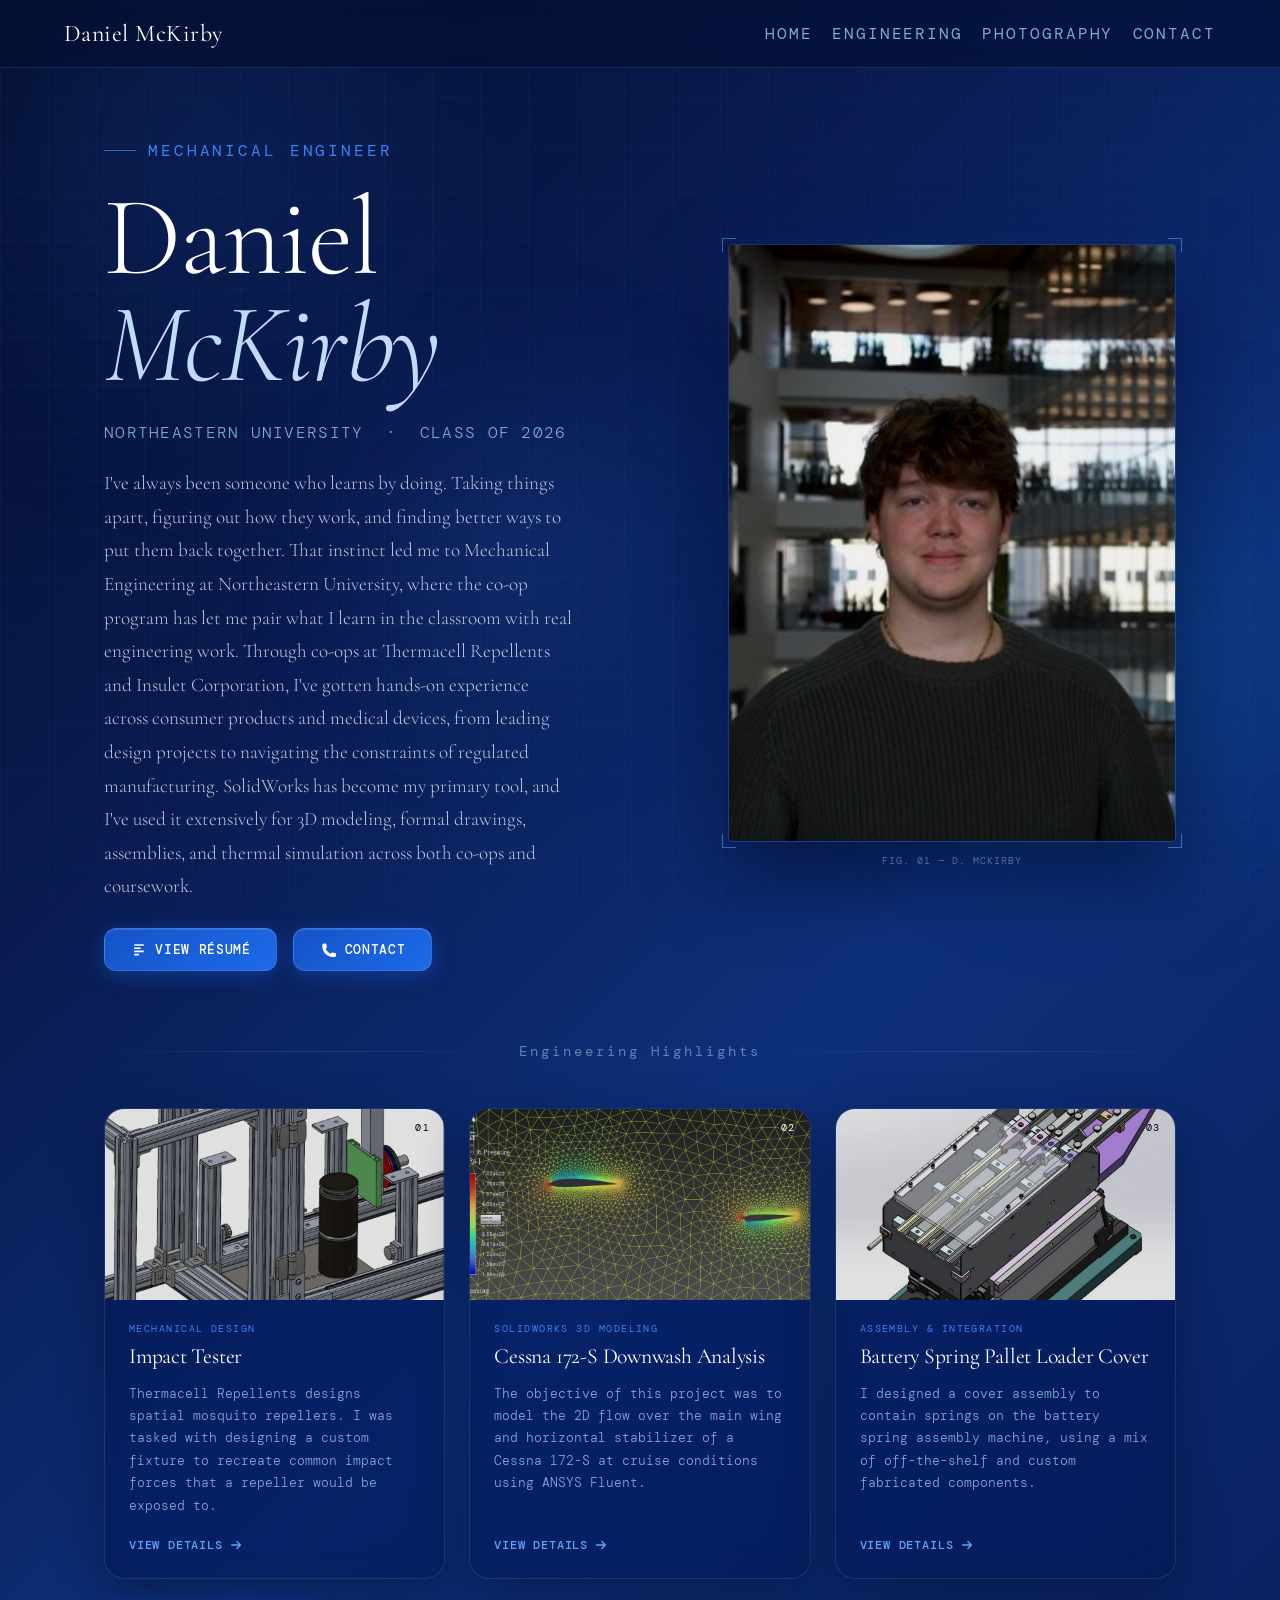
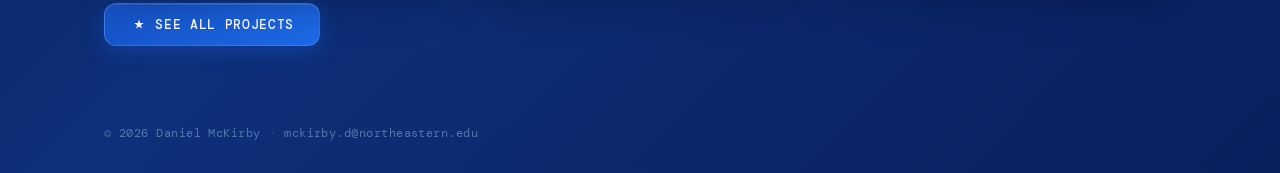
==== index.html @ 252b5f68 "Implement first project page" ====
<!DOCTYPE html>
<html lang="en">
<head>
  <meta charset="UTF-8" />
  <meta name="viewport" content="width=device-width, initial-scale=1.0" />
  <title>Daniel McKirby — Mechanical Engineer</title>
  <link rel="stylesheet" href="style.css" />
  <link rel="preconnect" href="https://fonts.googleapis.com" />
  <link rel="preconnect" href="https://fonts.gstatic.com" crossorigin />
  <link href="https://fonts.googleapis.com/css2?family=Cormorant+Garamond:ital,wght@0,300;0,400;0,600;1,300;1,400&family=DM+Mono:wght@300;400;500&display=swap" rel="stylesheet" />
</head>

<!-- ── Contact Modal ── -->
<div id="contact-modal" class="contact-overlay" role="dialog" aria-modal="true" aria-label="Contact">
  <div class="contact-card">
    <span class="tick tick-tl"></span>
    <span class="tick tick-tr"></span>
    <span class="tick tick-bl"></span>
    <span class="tick tick-br"></span>

    <button class="contact-close" onclick="document.getElementById('contact-modal').classList.remove('open')" aria-label="Close">
      <svg viewBox="0 0 12 12" width="12" height="12" fill="none" stroke="currentColor" stroke-width="2" stroke-linecap="round">
        <line x1="1" y1="1" x2="11" y2="11"/><line x1="11" y1="1" x2="1" y2="11"/>
      </svg>
    </button>

    <div class="contact-label">Contact</div>
    <div class="contact-name">Daniel McKirby</div>
    <div class="contact-title-line">Mechanical Engineer</div>
    <div class="contact-divider"></div>

    <div class="contact-row">
      <div class="contact-icon">
        <svg viewBox="0 0 16 16" width="14" height="14" fill="none" stroke="#60a5fa" stroke-width="1.5" stroke-linecap="round" stroke-linejoin="round">
          <rect x="1" y="3" width="14" height="10" rx="1.5"/><polyline points="1,3 8,9.5 15,3"/>
        </svg>
      </div>
      <a href="mailto:mckirby.d@northeastern.edu" class="contact-link">mckirby.d@northeastern.edu</a>
    </div>

    <div class="contact-row">
      <div class="contact-icon">
        <svg viewBox="0 0 16 16" width="14" height="14" fill="none" stroke="#60a5fa" stroke-width="1.5" stroke-linecap="round" stroke-linejoin="round">
          <rect x="1" y="1" width="14" height="14" rx="2"/>
          <path d="M5 7v5M5 4.5v.01M8 12V8c0-1 .5-1.5 1.5-1.5H11"/>
        </svg>
      </div>
      <a href="https://linkedin.com/in/dmckirby" class="contact-link">linkedin.com/in/dmckirby</a>
    </div>

    <div class="contact-row">
      <div class="contact-icon">
        <svg viewBox="0 0 24 24" width="16" height="16" fill="none"
            stroke="#60a5fa" stroke-width="2"
            stroke-linecap="round" stroke-linejoin="round">
          <path d="M22 16.92v3a2 2 0 0 1-2.18 2 
                  19.79 19.79 0 0 1-8.63-3.07 19.5 19.5 0 0 1-6-6 19.79 19.79 0 0 1-3.07-8.67 A2 2 0 0 1 4.11 2h3a2 2 0 0 1 2 1.72 12.84 12.84 0 0 0 .7 2.81 2 2 0 0 1-.45 2.11L8.09 9.91 a16 16 0 0 0 6 6l1.27-1.27 a2 2 0 0 1 2.11-.45 12.84 12.84 0 0 0 2.81.7 A2 2 0 0 1 22 16.92z"/>
        </svg>
      </div>
      <a class="contact-link" href="tel:9733695389">(973) 369-5389</a>
    </div>

    <p class="contact-note">
      I'm currently looking for full-time roles in mechanical and design engineering starting early 2027.
    </p>
  </div>
</div>

<script>
  const modal = document.getElementById('contact-modal');
  modal.addEventListener('click', e => {
    if (e.target === modal) modal.classList.remove('open');
  });
  document.addEventListener('keydown', e => {
    if (e.key === 'Escape') modal.classList.remove('open');
  });
</script>

<body>

<header class="site-header">
  <div class="header-inner">
    
    <a href="/" class="header-name">Daniel McKirby</a>

    <nav class="header-nav">
      <a href="/" class="nav-link">Home</a>
      <a href="/engineering/" class="nav-link">Engineering</a>
      <a href="/photography/" class="nav-link">Photography</a>
      <button class="nav-link" onclick="document.getElementById('contact-modal').classList.add('open')" style="background:none;border:none;cursor:pointer;font-size:inherit;">Contact</button>    </nav>
  </div>
</header>
  
  <!-- Animated background blobs -->
  <div class="bg-layer" aria-hidden="true">
    <div class="blob blob-1"></div>
    <div class="blob blob-2"></div>
    <div class="blob blob-3"></div>
  </div>

  <!-- Blueprint grid overlay -->
  <div class="grid-overlay" aria-hidden="true"></div>

  <!-- HERO -->
  <section class="hero">

    <div class="hero-content">
      <p class="hero-label">Mechanical Engineer</p>

      <h1 class="hero-name">
        Daniel<br>
        <em>McKirby</em>
      </h1>

      <p class="hero-sub">
        Northeastern University &nbsp;·&nbsp; Class of 2026
      </p>

      <p class="hero-bio">
        I've always been someone who learns by doing.
        Taking things apart, figuring out how they work, and finding better ways to put them back together. 
        That instinct led me to Mechanical Engineering at Northeastern University, where the co-op program has let me pair what I learn in the classroom with real engineering work.
        Through co-ops at Thermacell Repellents and Insulet Corporation, I've gotten hands-on experience across consumer products and medical devices, from leading design projects to navigating the constraints of regulated manufacturing. SolidWorks has become my primary tool, and I've used it extensively for 3D modeling, formal drawings, assemblies, and thermal simulation across both co-ops and coursework.
        </p>

      <nav class="cta-group" aria-label="Portfolio navigation">
        <a href="resume/index.html" class="btn btn-primary">
          <svg class="btn-icon" viewBox="0 0 20 20" fill="none" aria-hidden="true">
            <path d="M4 4h12v2H4V4zm0 4h8v2H4V8zm0 4h12v2H4v-2zm0 4h6v2H4v-2z" fill="currentColor"/>
          </svg>
          View Résumé
        </a>
        <button class="btn btn-primary" onclick="document.getElementById('contact-modal').classList.add('open')">
          <svg class="btn-icon" viewBox="0 0 20 20" fill="none" aria-hidden="true">
            <path d="M3 5c0-1.1.9-2 2-2h2c.6 0 1 .4 1 1 0 1.2.2 2.4.6 3.5.1.4 0 .8-.3 1.1L7.1 10c1.3 2.5 3.4 4.6 5.9 5.9l1.4-1.2c.3-.3.7-.4 1.1-.3 1.1.4 2.3.6 3.5.6.6 0 1 .4 1 1v2c0 1.1-.9 2-2 2h-1C8.8 20 3 14.2 3 7V5z" fill="currentColor"/>          </svg>
          Contact
        </button>
      </nav>
      </nav>
    </div>

    <div class="hero-photo-wrap">
      <div class="hero-photo-frame">
        <span class="tick tick-tl" aria-hidden="true"></span>
        <span class="tick tick-tr" aria-hidden="true"></span>
        <span class="tick tick-bl" aria-hidden="true"></span>
        <span class="tick tick-br" aria-hidden="true"></span>
        <img
          src="images/linkedin_pfp.jpg"
          alt="Daniel McKirby"
          class="hero-photo"
        />
      </div>
      <span class="photo-label" aria-hidden="true">Fig. 01 — D. McKirby</span>
    </div>

  </section>

  <!-- Section divider -->
  <div class="section-rule" aria-hidden="true">
    <span class="rule-label">Engineering Highlights</span>
  </div>

  <!-- Engineering -->
  <section class="projects" id="projects" aria-label="Featured projects">

    <article class="project-card">
      <div class="project-img-wrap">
        <img src="images/impact_tester.webp" alt="Project 1" class="project-img" />
        <span class="project-num" aria-hidden="true" style="color: black;">01</span>
      </div>
      <div class="project-body">
        <p class="project-tag">Mechanical Design</p>
        <h2 class="project-title">Impact Tester</h2>
        <p class="project-desc">
            Thermacell Repellents designs spatial mosquito repellers. I was tasked with designing a custom fixture to recreate common impact forces that a repeller would be exposed to.</p>
        <a href="engineering/impact-tester/" class="project-link">
          View details
          <svg viewBox="0 0 16 16" fill="none" aria-hidden="true">
            <path d="M3 8h10M9 4l4 4-4 4" stroke="currentColor" stroke-width="1.5" stroke-linecap="round" stroke-linejoin="round"/>
          </svg>
        </a>
      </div>
    </article>

    <article class="project-card">
      <div class="project-img-wrap">
        <img src="images/cessnal.webp" alt="Project 2" class="project-img" />
        <span class="project-num" aria-hidden="true" style="color: white;">02</span>
      </div>
      <div class="project-body">
        <p class="project-tag">SolidWorks 3D Modeling</p>
        <h2 class="project-title">Cessna 172-S Downwash Analysis</h2>
        <p class="project-desc">
          The objective of this project was to model the 2D flow over the main wing and horizontal stabilizer of a Cessna 172-S at cruise conditions using ANSYS Fluent.</p>
        <a href="projects.html#project-2" class="project-link">
          View details
          <svg viewBox="0 0 16 16" fill="none" aria-hidden="true">
            <path d="M3 8h10M9 4l4 4-4 4" stroke="currentColor" stroke-width="1.5" stroke-linecap="round" stroke-linejoin="round"/>
          </svg>
        </a>
      </div>
    </article>

    <article class="project-card">
      <div class="project-img-wrap">
        <img src="images/loader_cover.webp" alt="Project 3" class="project-img" />
        <span class="project-num" aria-hidden="true" style="color: black;">03</span>
      </div>
      <div class="project-body">
        <p class="project-tag">Assembly & Integration</p>
        <h2 class="project-title">Battery Spring Pallet Loader Cover</h2>
        <p class="project-desc">
          I designed a cover assembly to contain springs on the battery spring assembly machine, using a mix of off-the-shelf and custom fabricated components.</p>
        <a href="projects.html#project-3" class="project-link">
          View details
          <svg viewBox="0 0 16 16" fill="none" aria-hidden="true">
            <path d="M3 8h10M9 4l4 4-4 4" stroke="currentColor" stroke-width="1.5" stroke-linecap="round" stroke-linejoin="round"/>
          </svg>
        </a>
      </div>
    </article>
    <nav class="cta-group" aria-label="Portfolio navigation">
        <a href="engineering/index.html" class="btn btn-primary">
          <svg class="btn-icon" viewBox="0 0 20 20" fill="none" aria-hidden="true">
            <path d="M10 3l1.5 4.5H16l-3.7 2.7 1.4 4.3L10 12l-3.7 2.5 1.4-4.3L4 7.5h4.5L10 3z" fill="currentColor"/>
          </svg>
          See All Projects
        </a>
      </nav>
  </section>

  <footer class="site-footer">
    <span>© 2026 Daniel McKirby</span>
    <span class="sep">·</span>
    <a href="mailto:mckirby.d@northeastern.edu">mckirby.d@northeastern.edu</a>
  </footer>

</body>
</html>
---- style.css ----
/* ============================================================
   CSS Custom Properties
   ============================================================ */
:root {
  --blue-deep:    #050e2b;
  --blue-mid:     #0a2260;
  --blue-bright:  #1553c7;
  --blue-accent:  #3b82f6;
  --blue-glow:    #60a5fa;
  --blue-pale:    #bfdbfe;
  --text-primary: #e8f0ff;
  --text-muted:   #7ea9d4;
  --card-bg:      rgba(8, 22, 70, 0.55);
  --card-border:  rgba(96, 165, 250, 0.18);
  --radius-card:  20px;
  --radius-btn:   12px;
  --font-display: 'Cormorant Garamond', Georgia, serif;
  --font-mono:    'DM Mono', 'Courier New', monospace;
  --transition:   0.25s cubic-bezier(0.4, 0, 0.2, 1);
  --page-gutter:  clamp(1.5rem, 5vw, 5rem);
}

/* ============================================================
   Reset & Base
   ============================================================ */
*, *::before, *::after {
  box-sizing: border-box;
  margin: 0;
  padding: 0;
}

html {
  font-size: 16px;
  -webkit-font-smoothing: antialiased;
  scroll-behavior: smooth;
}

/* ============================================================
   Contact Modal
   ============================================================ */
.contact-overlay {
  position: fixed;
  inset: 0;
  z-index: 200;
  background: rgba(5, 14, 43, 0.72);
  backdrop-filter: blur(6px);
  -webkit-backdrop-filter: blur(6px);
  display: flex;
  align-items: center;
  justify-content: center;
  padding: var(--page-gutter);
  opacity: 0;
  pointer-events: none;
  transition: opacity var(--transition);
}

.contact-overlay.open {
  opacity: 1;
  pointer-events: all;
}

.contact-overlay.open .contact-card {
  transform: translateY(0) scale(1);
  opacity: 1;
}

.contact-card {
  position: relative;
  background: rgba(8, 22, 70, 0.88);
  border: 1px solid var(--card-border);
  border-radius: var(--radius-card);
  padding: 2.5rem 2.75rem;
  max-width: 420px;
  width: 100%;
  backdrop-filter: blur(20px) saturate(1.3);
  -webkit-backdrop-filter: blur(20px) saturate(1.3);
  box-shadow:
    0 0 0 1px rgba(255,255,255,0.04) inset,
    0 32px 80px rgba(5, 14, 43, 0.65);
  opacity: 0;
  transform: translateY(16px) scale(0.97);
  transition:
    transform 0.35s cubic-bezier(0.22, 1, 0.36, 1),
    opacity 0.35s cubic-bezier(0.22, 1, 0.36, 1);
}

.contact-close {
  position: absolute;
  top: 1.1rem;
  right: 1.25rem;
  background: rgba(96, 165, 250, 0.08);
  border: 1px solid var(--card-border);
  border-radius: 8px;
  width: 28px;
  height: 28px;
  display: flex;
  align-items: center;
  justify-content: center;
  color: var(--text-muted);
  cursor: pointer;
  transition: background var(--transition), color var(--transition);
}

.contact-close:hover {
  background: rgba(96, 165, 250, 0.18);
  color: #fff;
}

.contact-label {
  font-family: var(--font-mono);
  font-size: 0.85rem;
  letter-spacing: 0.2em;
  text-transform: uppercase;
  color: var(--blue-accent);
  display: flex;
  align-items: center;
  gap: 0.6rem;
  margin-bottom: 1.25rem;
}

.contact-label::before {
  content: '';
  display: block;
  width: 24px;
  height: 1px;
  background: var(--blue-accent);
  opacity: 0.7;
}

.contact-name {
  font-family: var(--font-display);
  font-size: 2rem;
  font-weight: 300;
  color: #fff;
  letter-spacing: -0.01em;
  line-height: 1;
  margin-bottom: 0.35rem;
}

.contact-title-line {
  font-family: var(--font-mono);
  font-size: 0.95rem;
  letter-spacing: 0.1em;
  text-transform: uppercase;
  color: var(--text-muted);
  margin-bottom: 2rem;
}

.contact-divider {
  height: 1px;
  background: linear-gradient(90deg, rgba(96, 165, 250, 0.25), transparent);
  margin-bottom: 1.5rem;
}

.contact-row {
  display: flex;
  align-items: center;
  gap: 0.85rem;
  margin-bottom: 1rem;
}

.contact-row:last-child { margin-bottom: 0; }

.contact-icon {
  width: 32px;
  height: 32px;
  border-radius: 8px;
  background: rgba(59, 130, 246, 0.1);
  border: 1px solid var(--card-border);
  display: flex;
  align-items: center;
  justify-content: center;
  flex-shrink: 0;
}

.contact-link {
  font-family: var(--font-mono);
  font-size: 0.8rem;
  color: var(--blue-pale);
  text-decoration: none;
  transition: color var(--transition);
}

.contact-link:hover { color: #fff; }

.contact-muted {
  font-family: var(--font-mono);
  font-size: 0.75rem;
  color: var(--text-muted);
}

body {
  min-height: 100dvh;
  background: linear-gradient(
    135deg,
    var(--blue-deep)   0%,
    #091a4f            30%,
    #0e307a            60%,
    #0a1f5e           100%
  );
  color: var(--text-primary);
  font-family: var(--font-mono);
  position: relative;
  overflow-x: hidden;
}

/* ============================================================
   Animated Background Blobs
   ============================================================ */
.bg-layer {
  position: fixed;
  inset: 0;
  pointer-events: none;
  z-index: 0;
}

.blob {
  position: absolute;
  border-radius: 50%;
  filter: blur(90px);
  opacity: 0.22;
  animation: drift 18s ease-in-out infinite alternate;
}

.blob-1 {
  width: 620px; height: 620px;
  background: radial-gradient(circle, #1e5fd4, transparent 70%);
  top: -160px; left: -120px;
  animation-duration: 20s;
}

.blob-2 {
  width: 500px; height: 500px;
  background: radial-gradient(circle, #0ea5e9, transparent 70%);
  bottom: 0; right: -80px;
  animation-duration: 24s;
  animation-delay: -8s;
}

.blob-3 {
  width: 380px; height: 380px;
  background: radial-gradient(circle, #3b82f6, transparent 70%);
  top: 60%; left: 40%;
  transform: translate(-50%, -50%);
  animation-duration: 16s;
  animation-delay: -4s;
}

@keyframes drift {
  0%   { transform: translate(0, 0) scale(1); }
  50%  { transform: translate(40px, 30px) scale(1.08); }
  100% { transform: translate(-20px, 50px) scale(0.95); }
}

/* ============================================================
   Blueprint Grid Overlay
   ============================================================ */
.grid-overlay {
  position: fixed;
  inset: 0;
  z-index: 0;
  pointer-events: none;
  background-image:
    linear-gradient(rgba(96, 165, 250, 0.04) 1px, transparent 1px),
    linear-gradient(90deg, rgba(96, 165, 250, 0.04) 1px, transparent 1px);
  background-size: 48px 48px;
}

/* ============================================================
   Shared Buttons
   ============================================================ */
.btn {
  display: inline-flex;
  align-items: center;
  gap: 0.55rem;
  padding: 0.75rem 1.6rem;
  border-radius: var(--radius-btn);
  font-family: var(--font-mono);
  font-size: 0.82rem;
  font-weight: 500;
  letter-spacing: 0.05em;
  text-decoration: none;
  text-transform: uppercase;
  cursor: pointer;
  transition:
    background var(--transition),
    box-shadow var(--transition),
    transform var(--transition),
    border-color var(--transition),
    color var(--transition);
}

.btn:active { transform: scale(0.97); }

.btn-primary {
  background: linear-gradient(135deg, var(--blue-bright), #1d6ae8);
  color: #fff;
  border: 1px solid rgba(255,255,255,0.15);
  box-shadow:
    0 4px 20px rgba(21, 83, 199, 0.5),
    0 1px 0 rgba(255,255,255,0.12) inset;
}

.btn-primary:hover {
  background: linear-gradient(135deg, #1a61d4, #2878f5);
  box-shadow: 0 6px 28px rgba(21, 83, 199, 0.65), 0 1px 0 rgba(255,255,255,0.15) inset;
  transform: translateY(-2px);
}

.btn-ghost {
  background: rgba(96, 165, 250, 0.08);
  color: var(--blue-pale);
  border: 1px solid var(--card-border);
}

.btn-ghost:hover {
  background: rgba(96, 165, 250, 0.18);
  border-color: rgba(96, 165, 250, 0.45);
  color: #fff;
  transform: translateY(-2px);
}

.btn-icon {
  width: 16px;
  height: 16px;
  flex-shrink: 0;
}

.btn-sm {
  padding: 0.45rem 1rem;
  font-size: 0.75rem;
}

/* ============================================================
   CTA Group
   ============================================================ */
.cta-group {
  display: flex;
  gap: 1rem;
  flex-wrap: wrap;
}

/* ============================================================
   Header
   ============================================================ */
.site-header {
  position: sticky;
  top: 0;
  z-index: 100;

  background: rgba(5, 14, 43, 0.65);
  backdrop-filter: blur(14px) saturate(1.3);
  -webkit-backdrop-filter: blur(14px) saturate(1.3);

  border-bottom: 1px solid var(--card-border);
}

/* Inner layout */
.header-inner {
  max-width: 1800px;
  margin: 0 auto;
  padding: 1.2rem var(--page-gutter);

  display: flex;
  align-items: center;
  justify-content: space-between;
}

/* Name (left) */
.header-name {
  font-family: var(--font-display);
  font-size: 1.5rem;
  color: #fff;
  text-decoration: none;
  letter-spacing: 0.02em;
}

/* Nav (right) */
.header-nav {
  display: flex;
  gap: 1.2rem;
}

/* Links */
.nav-link {
  font-family: var(--font-mono);
  font-size: 1rem;
  letter-spacing: 0.12em;
  text-transform: uppercase;
  color: var(--text-muted);
  text-decoration: none;
  position: relative;
  transition: color var(--transition);
}

/* Hover effect */
.nav-link::after {
  content: '';
  position: absolute;
  left: 0;
  bottom: -4px;
  width: 100%;
  height: 1px;
  background: var(--blue-accent);
  transform: scaleX(0);
  transform-origin: left;
  transition: transform var(--transition);
}

.nav-link:hover {
  color: #fff;
}

.nav-link:hover::after {
  transform: scaleX(1);
}

/* ============================================================
   HERO SECTION
   ============================================================ */
.hero {
  position: relative;
  z-index: 1;
  display: grid;
  grid-template-columns: 1fr auto;
  align-items: center;
  gap: clamp(2rem, 6vw, 6rem);
  min-height: 100dvh;
  padding: clamp(3rem, 8vh, 6rem) var(--page-gutter);
  max-width: 1200px;
  margin: 0 auto;
}

/* Left column */
.hero-content {
  display: flex;
  flex-direction: column;
  gap: 1.5rem;
  animation: rise 0.8s cubic-bezier(0.22, 1, 0.36, 1) both;
}

.hero-label {
  font-family: var(--font-mono);
  font-size: 1rem;
  font-weight: 400;
  letter-spacing: 0.18em;
  text-transform: uppercase;
  color: var(--blue-accent);
  display: flex;
  align-items: center;
  gap: 0.75rem;
}

.hero-label::before {
  content: '';
  display: block;
  width: 32px;
  height: 1px;
  background: var(--blue-accent);
  opacity: 0.7;
}

.hero-name {
  font-family: var(--font-display);
  font-size: clamp(3.5rem, 9vw, 7rem);
  font-weight: 300;
  line-height: 0.95;
  color: #fff;
  letter-spacing: -0.02em;
}

.hero-name em {
  font-style: italic;
  font-weight: 300;
  color: var(--blue-pale);
}

.hero-sub {
  font-family: var(--font-mono);
  font-size: 1rem;
  font-weight: 300;
  letter-spacing: 0.08em;
  color: var(--text-muted);
  text-transform: uppercase;
}

.hero-bio {
  font-family: var(--font-display);
  font-size: clamp(1.05rem, 2vw, 1.2rem);
  font-weight: 300;
  line-height: 1.75;
  color: rgba(232, 240, 255, 0.8);
  max-width: 52ch;
}

/* Right column — photo */
.hero-photo-wrap {
  display: flex;
  flex-direction: column;
  align-items: center;
  gap: 0.75rem;
  animation: rise 0.8s cubic-bezier(0.22, 1, 0.36, 1) 0.12s both;
  flex-shrink: 0;
}

.hero-photo-frame {
  position: relative;
  width: clamp(24rem, 28rem, 34rem);
  aspect-ratio: 3 / 4;
}

/* Engineering tick marks at corners */
.tick {
  position: absolute;
  display: block;
  width: 14px;
  height: 14px;
  border-color: rgba(96, 165, 250, 0.55);
  border-style: solid;
  z-index: 2;
}

.tick-tl { top: -6px;  left: -6px;  border-width: 1.5px 0 0 1.5px; }
.tick-tr { top: -6px;  right: -6px; border-width: 1.5px 1.5px 0 0; }
.tick-bl { bottom: -6px; left: -6px;  border-width: 0 0 1.5px 1.5px; }
.tick-br { bottom: -6px; right: -6px; border-width: 0 1.5px 1.5px 0; }

.hero-photo {
  width: 100%;
  height: 100%;
  object-fit: cover;
  display: block;
  border-radius: 4px;
  border: 1px solid var(--card-border);
  box-shadow:
    0 0 0 1px rgba(255,255,255,0.04) inset,
    0 32px 80px rgba(5, 14, 43, 0.6),
    0 0 60px rgba(59, 130, 246, 0.1);
  filter: brightness(0.92) contrast(1.05);
}

.photo-label {
  font-family: var(--font-mono);
  font-size: 0.65rem;
  letter-spacing: 0.1em;
  color: var(--text-muted);
  opacity: 0.6;
  text-transform: uppercase;
}

/* ============================================================
   Section Rule / Divider
   ============================================================ */
.section-rule {
  position: relative;
  z-index: 1;
  display: flex;
  align-items: center;
  gap: 1.25rem;
  padding: 0 var(--page-gutter);
  max-width: 1200px;
  margin: 0 auto 3rem;
}

.section-rule::before,
.section-rule::after {
  content: '';
  flex: 1;
  height: 1px;
  background: linear-gradient(90deg, transparent, rgba(96, 165, 250, 0.25), transparent);
}

.rule-label {
  font-family: var(--font-mono);
  font-size: 0.85rem;
  letter-spacing: 0.22em;
  color: var(--text-muted);
  opacity: 0.7;
  white-space: nowrap;
}

/* ============================================================
   PROJECTS SECTION
   ============================================================ */
.projects {
  position: relative;
  z-index: 1;
  display: grid;
  grid-template-columns: repeat(auto-fill, minmax(300px, 1fr));
  gap: 1.5rem;
  padding: 0 var(--page-gutter) 5rem;
  max-width: 1200px;
  margin: 0 auto;
}

.project-card {
  background: var(--card-bg);
  border: 1px solid var(--card-border);
  border-radius: var(--radius-card);
  backdrop-filter: blur(16px) saturate(1.3);
  -webkit-backdrop-filter: blur(16px) saturate(1.3);
  overflow: hidden;
  display: flex;
  flex-direction: column;
  box-shadow: 0 16px 48px rgba(5, 14, 43, 0.45);
  transition: transform var(--transition), box-shadow var(--transition), border-color var(--transition);
  animation: rise 0.7s cubic-bezier(0.22, 1, 0.36, 1) both;
}

.project-card:nth-child(1) { animation-delay: 0.05s; }
.project-card:nth-child(2) { animation-delay: 0.12s; }
.project-card:nth-child(3) { animation-delay: 0.19s; }

.project-card:hover {
  transform: translateY(-5px);
  box-shadow: 0 24px 64px rgba(5, 14, 43, 0.55), 0 0 0 1px rgba(96, 165, 250, 0.22);
  border-color: rgba(96, 165, 250, 0.3);
}

.project-img-wrap {
  position: relative;
  overflow: hidden;
  aspect-ratio: 16 / 9;
  background: var(--blue-mid);
}

.project-img {
  width: 100%;
  height: 100%;
  object-fit: cover;
  display: block;
  transition: transform 0.4s cubic-bezier(0.4, 0, 0.2, 1);
  filter: brightness(0.88) saturate(0.85);
}

.project-card:hover .project-img {
  transform: scale(1.04);
  filter: brightness(0.95) saturate(1);
}

.project-num {
  position: absolute;
  top: 0.75rem;
  right: 0.9rem;
  font-family: var(--font-mono);
  font-size: 0.65rem;
  letter-spacing: 0.12em;
  color: rgba(191, 219, 254, 0.5);
}

.project-body {
  padding: 1.4rem 1.5rem 1.6rem;
  display: flex;
  flex-direction: column;
  gap: 0.55rem;
  flex: 1;
}

.project-tag {
  font-family: var(--font-mono);
  font-size: 0.65rem;
  letter-spacing: 0.14em;
  text-transform: uppercase;
  color: var(--blue-accent);
}

.project-title {
  font-family: var(--font-display);
  font-size: 1.35rem;
  font-weight: 400;
  letter-spacing: -0.01em;
  color: #fff;
  line-height: 1.2;
}

.project-desc {
  font-family: var(--font-mono);
  font-size: 0.8rem;
  font-weight: 300;
  line-height: 1.75;
  color: var(--text-muted);
  flex: 1;
  margin-top: 0.25rem;
}

.project-link {
  display: inline-flex;
  align-items: center;
  gap: 0.4rem;
  margin-top: 0.75rem;
  font-family: var(--font-mono);
  font-size: 0.72rem;
  font-weight: 500;
  letter-spacing: 0.07em;
  text-transform: uppercase;
  color: var(--blue-glow);
  text-decoration: none;
  transition: gap var(--transition), color var(--transition);
}

.project-link svg {
  width: 14px; height: 14px;
  transition: transform var(--transition);
}

.project-link:hover {
  color: #fff;
  gap: 0.65rem;
}

.project-link:hover svg {
  transform: translateX(3px);
}

/* ============================================================
   Footer
   ============================================================ */
.site-footer {
  position: relative;
  z-index: 1;
  padding: 0 var(--page-gutter) 2rem;
  max-width: 1200px;
  margin: 0 auto;
  font-family: var(--font-mono);
  font-size: 0.72rem;
  color: var(--text-muted);
  opacity: 0.6;
  letter-spacing: 0.04em;
  display: flex;
  align-items: center;
  gap: 0.5rem;
}

.site-footer a {
  color: inherit;
  text-decoration: none;
  transition: color var(--transition);
}

.site-footer a:hover { color: var(--blue-pale); opacity: 1; }
.sep { opacity: 0.4; }

/* ============================================================
   Entrance animation (shared)
   ============================================================ */
@keyframes rise {
  from { opacity: 0; transform: translateY(24px); }
  to   { opacity: 1; transform: translateY(0); }
}

/* ============================================================
   RESUME PAGE
   ============================================================ */
.page-resume {
  display: flex;
  flex-direction: column;
  align-items: stretch;
  padding: 0;
}

.topbar {
  position: fixed;
  top: 0; left: 0; right: 0;
  z-index: 100;
  height: 56px;
  display: flex;
  align-items: center;
  justify-content: space-between;
  padding: 0 1.5rem;
  background: rgba(5, 14, 43, 0.72);
  backdrop-filter: blur(16px) saturate(1.4);
  -webkit-backdrop-filter: blur(16px) saturate(1.4);
  border-bottom: 1px solid var(--card-border);
}

.back-link {
  display: inline-flex;
  align-items: center;
  gap: 0.4rem;
  font-family: var(--font-mono);
  font-size: 0.78rem;
  font-weight: 400;
  letter-spacing: 0.05em;
  text-transform: uppercase;
  color: var(--text-muted);
  text-decoration: none;
  transition: color var(--transition);
}

.back-link svg { width: 18px; height: 18px; }
.back-link:hover { color: var(--blue-pale); }

.topbar-title {
  font-family: var(--font-display);
  font-size: 1.05rem;
  color: #fff;
  letter-spacing: 0.01em;
}

.viewer-card {
  position: relative;
  z-index: 1;
  margin-top: 56px;
  width: 100%;
  height: calc(100dvh - 56px);
  display: flex;
  flex-direction: column;
  padding: 1.25rem;
}

.pdf-frame {
  flex: 1;
  width: 100%;
  border: 1px solid var(--card-border);
  border-radius: var(--radius-card);
  background: rgba(8, 22, 70, 0.45);
  backdrop-filter: blur(12px);
  -webkit-backdrop-filter: blur(12px);
  box-shadow:
    0 0 0 1px rgba(255,255,255,0.04) inset,
    0 24px 80px rgba(5, 14, 43, 0.5);
  display: block;
  animation: rise 0.55s cubic-bezier(0.22, 1, 0.36, 1) both;
}

.pdf-fallback {
  display: flex;
  flex-direction: column;
  align-items: center;
  justify-content: center;
  height: 100%;
  gap: 1rem;
  font-family: var(--font-mono);
  font-size: 0.85rem;
  color: var(--text-muted);
}

.page-resume .site-footer {
  padding-bottom: 0.75rem;
}

/* ── Contact card note ── */
.contact-note {
  font-family: var(--font-mono);
  font-size: 0.72rem;
  line-height: 1.7;
  color: var(--text-muted);
  margin-top: 1.25rem;
  padding-top: 1rem;
  border-top: 1px solid rgba(96,165,250,0.12);
  font-style: italic;
}

/* ============================================================
   Responsive
   ============================================================ */
@media (max-width: 768px) {
  .hero {
    grid-template-columns: 1fr;
    grid-template-rows: auto auto;
    min-height: unset;
    padding-top: 4rem;
    padding-bottom: 3rem;
    gap: 2.5rem;
  }

  .hero-photo-wrap {
    order: -1;
    align-items: flex-start;
  }

  .hero-photo-frame {
    width: clamp(140px, 40vw, 200px);
  }

  .cta-group {
    flex-direction: column;
  }

  .btn {
    justify-content: center;
  }

  .projects {
    grid-template-columns: 1fr;
  }

  .topbar { padding: 0 1rem; }
  .topbar-title { font-size: 0.9rem; }
  .viewer-card { padding: 0.75rem; }
  .pdf-frame { border-radius: 14px; }
}
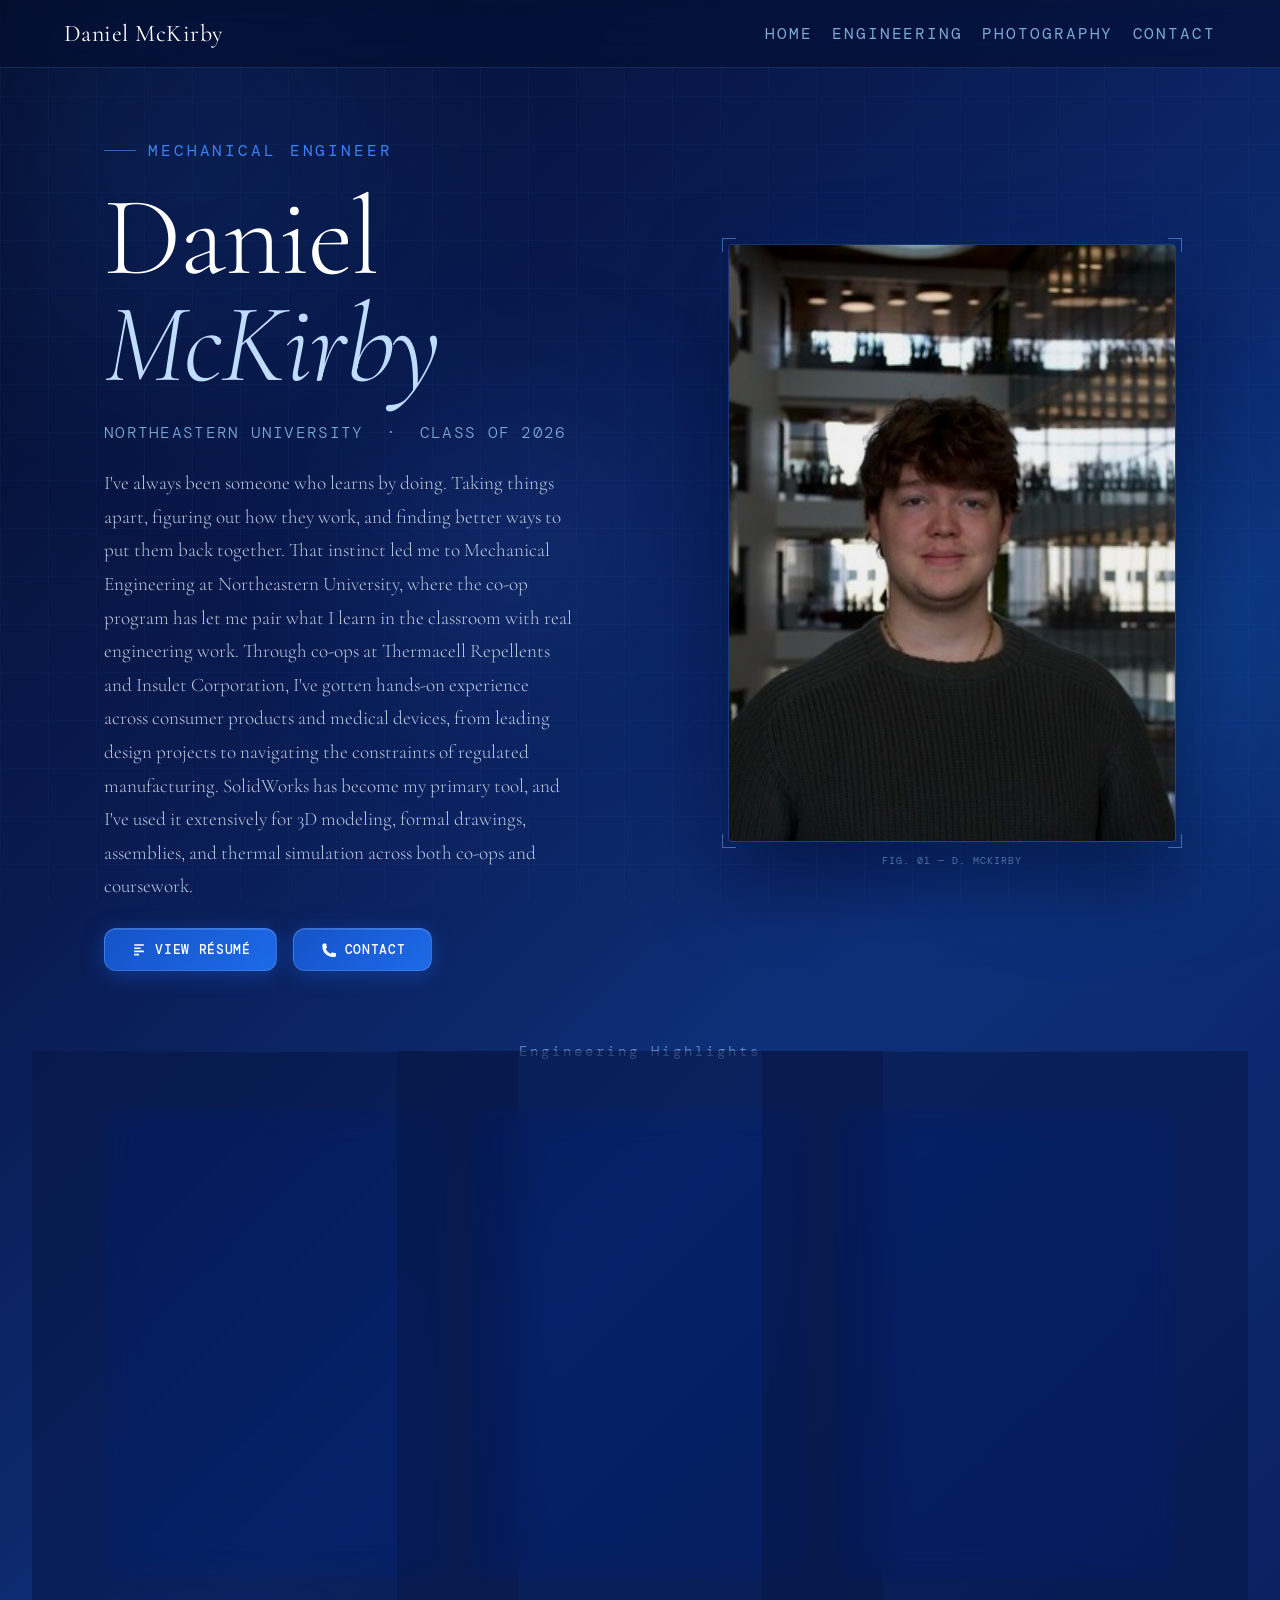
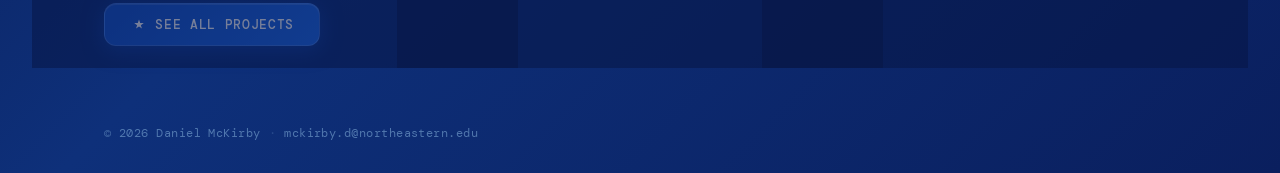
==== commit b9f77bca: "Display first four engineering/project pages" ====
--- a/index.html
+++ b/index.html
@@ -185,7 +185,7 @@
 
     <article class="project-card">
       <div class="project-img-wrap">
-        <img src="images/cessnal.webp" alt="Project 2" class="project-img" />
+        <img src="images/cessna.webp" alt="Project 2" class="project-img" />
         <span class="project-num" aria-hidden="true" style="color: white;">02</span>
       </div>
       <div class="project-body">
@@ -193,7 +193,7 @@
         <h2 class="project-title">Cessna 172-S Downwash Analysis</h2>
         <p class="project-desc">
           The objective of this project was to model the 2D flow over the main wing and horizontal stabilizer of a Cessna 172-S at cruise conditions using ANSYS Fluent.</p>
-        <a href="projects.html#project-2" class="project-link">
+        <a href="engineering/cessna/" class="project-link">
           View details
           <svg viewBox="0 0 16 16" fill="none" aria-hidden="true">
             <path d="M3 8h10M9 4l4 4-4 4" stroke="currentColor" stroke-width="1.5" stroke-linecap="round" stroke-linejoin="round"/>
@@ -212,7 +212,7 @@
         <h2 class="project-title">Battery Spring Pallet Loader Cover</h2>
         <p class="project-desc">
           I designed a cover assembly to contain springs on the battery spring assembly machine, using a mix of off-the-shelf and custom fabricated components.</p>
-        <a href="projects.html#project-3" class="project-link">
+        <a href="engineering/insulet" class="project-link">
           View details
           <svg viewBox="0 0 16 16" fill="none" aria-hidden="true">
             <path d="M3 8h10M9 4l4 4-4 4" stroke="currentColor" stroke-width="1.5" stroke-linecap="round" stroke-linejoin="round"/>
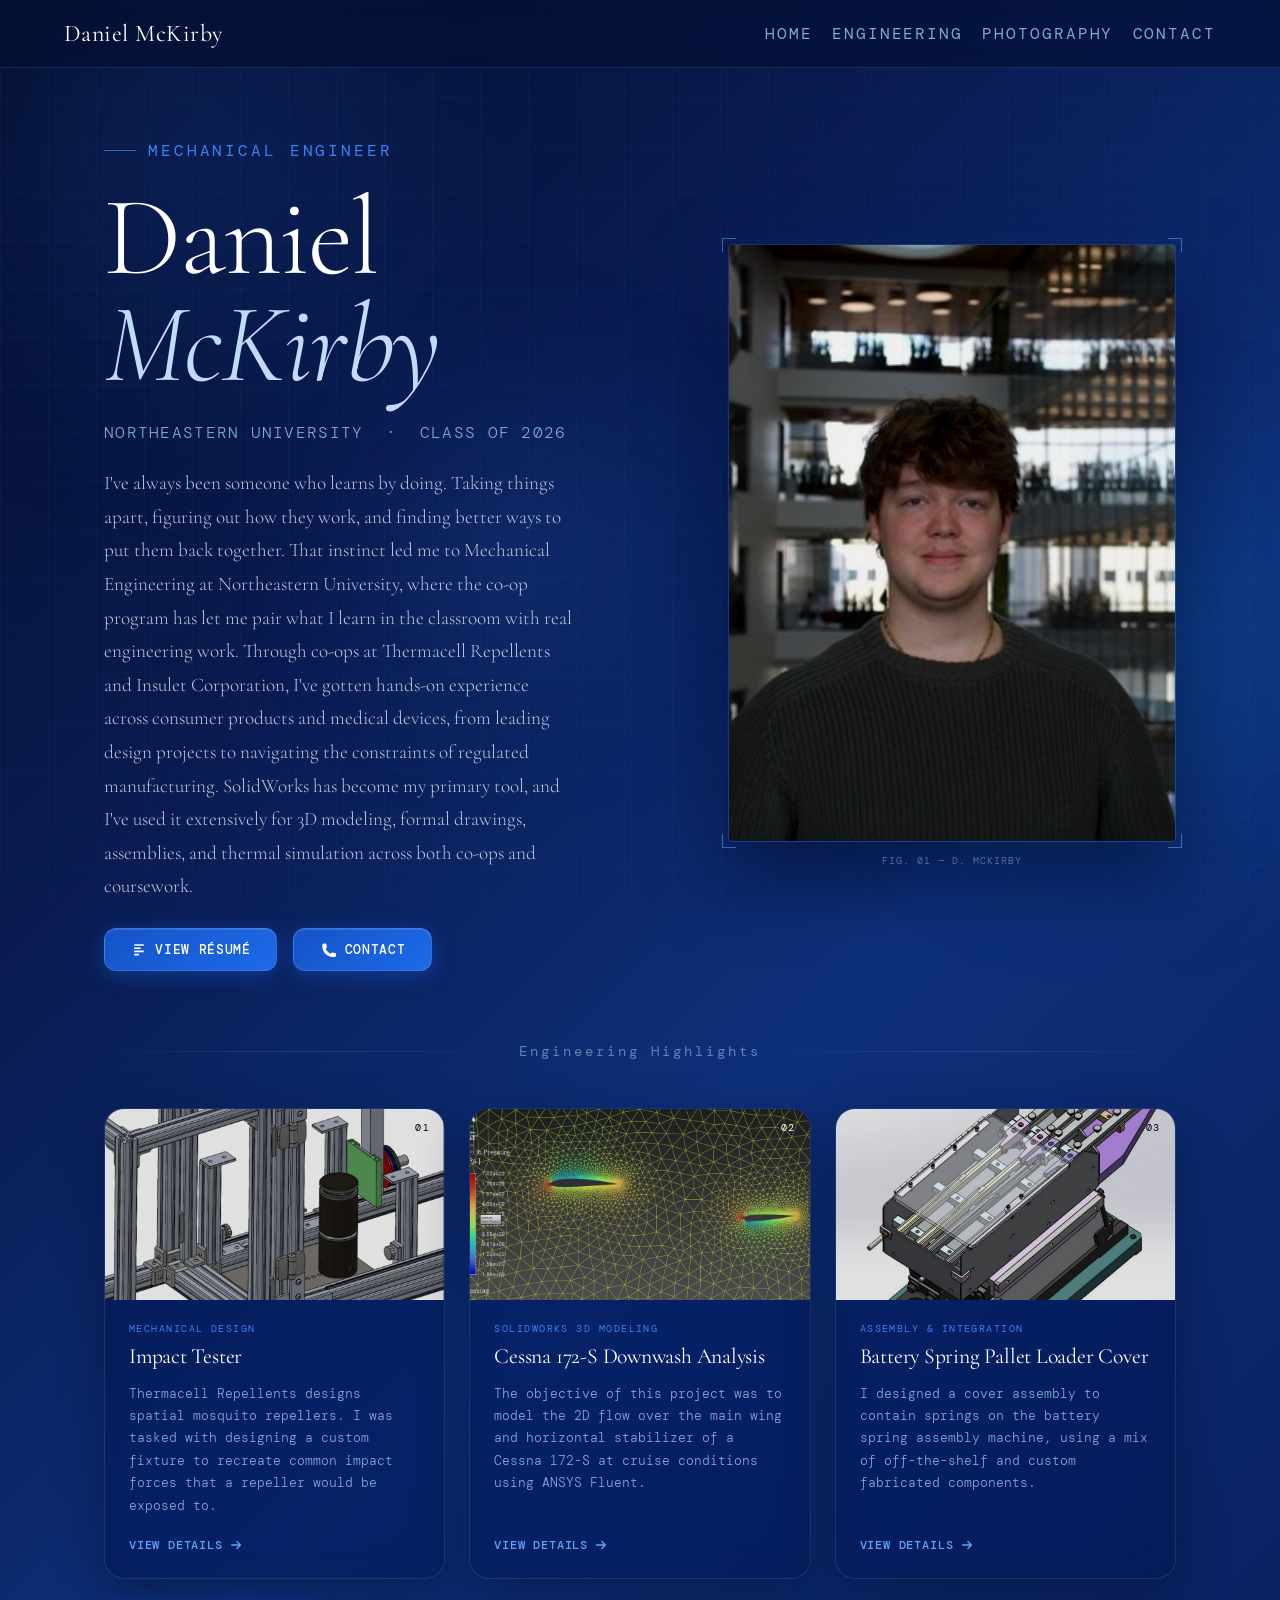
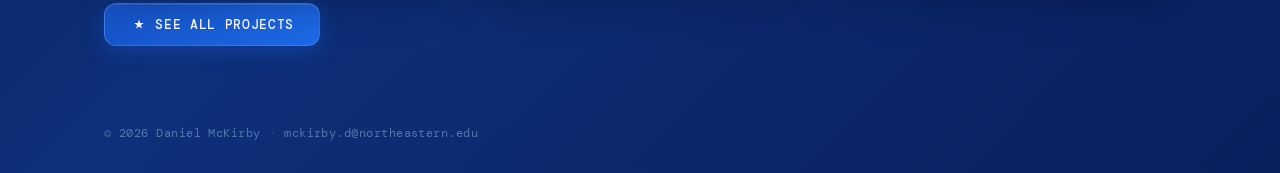
==== commit 97033c31: "Include CFD coursework, resize certain elements" ====
--- a/index.html
+++ b/index.html
@@ -221,7 +221,7 @@
       </div>
     </article>
     <nav class="cta-group" aria-label="Portfolio navigation">
-        <a href="engineering/index.html" class="btn btn-primary">
+        <a href="engineering/" class="btn btn-primary">
           <svg class="btn-icon" viewBox="0 0 20 20" fill="none" aria-hidden="true">
             <path d="M10 3l1.5 4.5H16l-3.7 2.7 1.4 4.3L10 12l-3.7 2.5 1.4-4.3L4 7.5h4.5L10 3z" fill="currentColor"/>
           </svg>
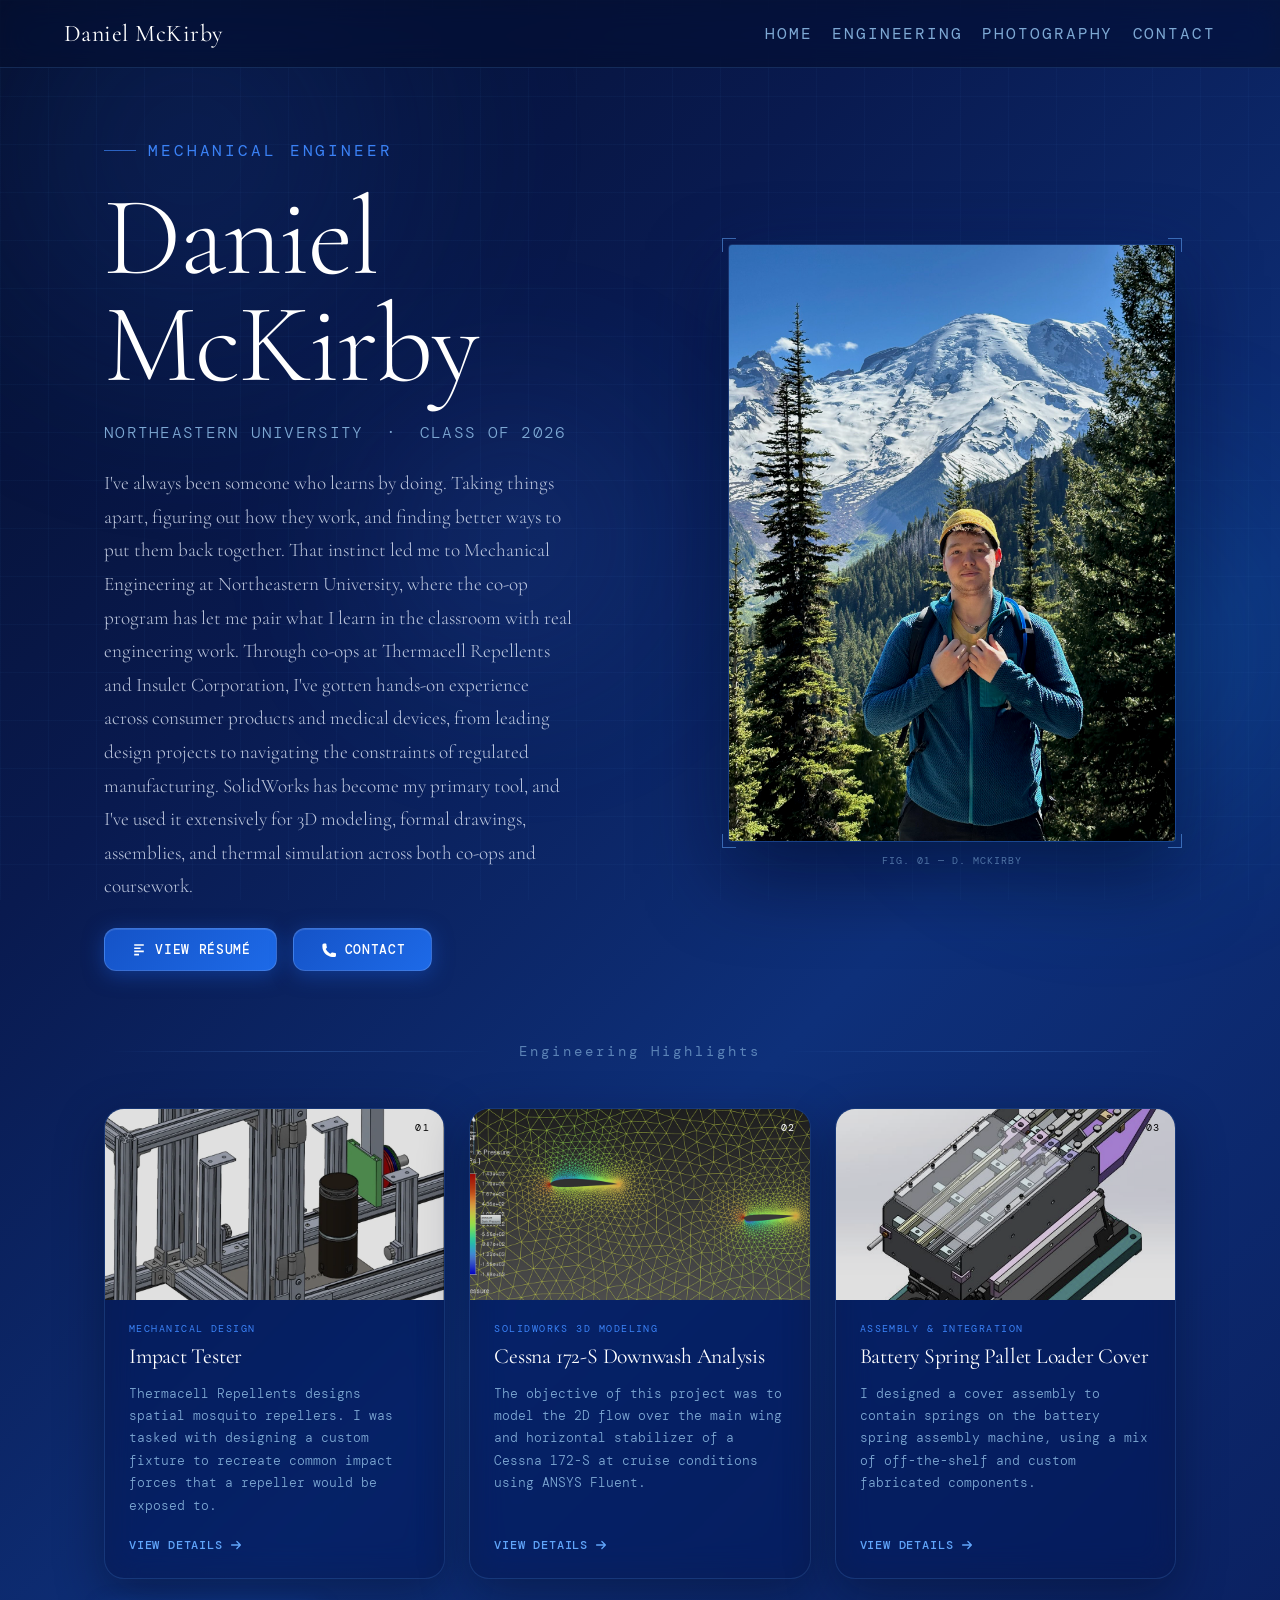
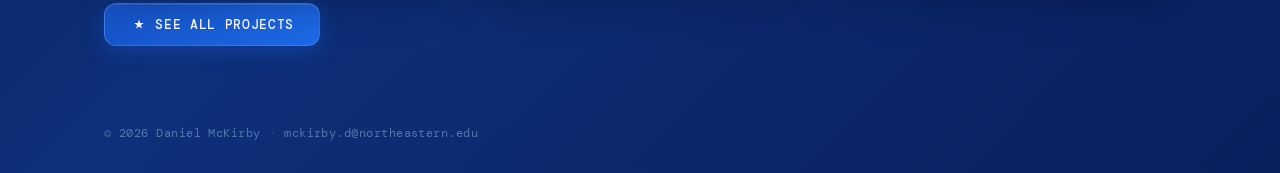
==== commit e577748b: "Merge pull request #9 from a-a-rodrigues/main Revise minor design discrepancies" ====
--- a/index.html
+++ b/index.html
@@ -108,8 +108,7 @@
       <p class="hero-label">Mechanical Engineer</p>
 
       <h1 class="hero-name">
-        Daniel<br>
-        <em>McKirby</em>
+        Daniel McKirby
       </h1>
 
       <p class="hero-sub">
@@ -124,7 +123,7 @@
         </p>
 
       <nav class="cta-group" aria-label="Portfolio navigation">
-        <a href="resume/index.html" class="btn btn-primary">
+        <a href="resume/" class="btn btn-primary">
           <svg class="btn-icon" viewBox="0 0 20 20" fill="none" aria-hidden="true">
             <path d="M4 4h12v2H4V4zm0 4h8v2H4V8zm0 4h12v2H4v-2zm0 4h6v2H4v-2z" fill="currentColor"/>
           </svg>
@@ -146,7 +145,7 @@
         <span class="tick tick-bl" aria-hidden="true"></span>
         <span class="tick tick-br" aria-hidden="true"></span>
         <img
-          src="images/linkedin_pfp.jpg"
+          src="images/cover_photo.jpg"
           alt="Daniel McKirby"
           class="hero-photo"
         />
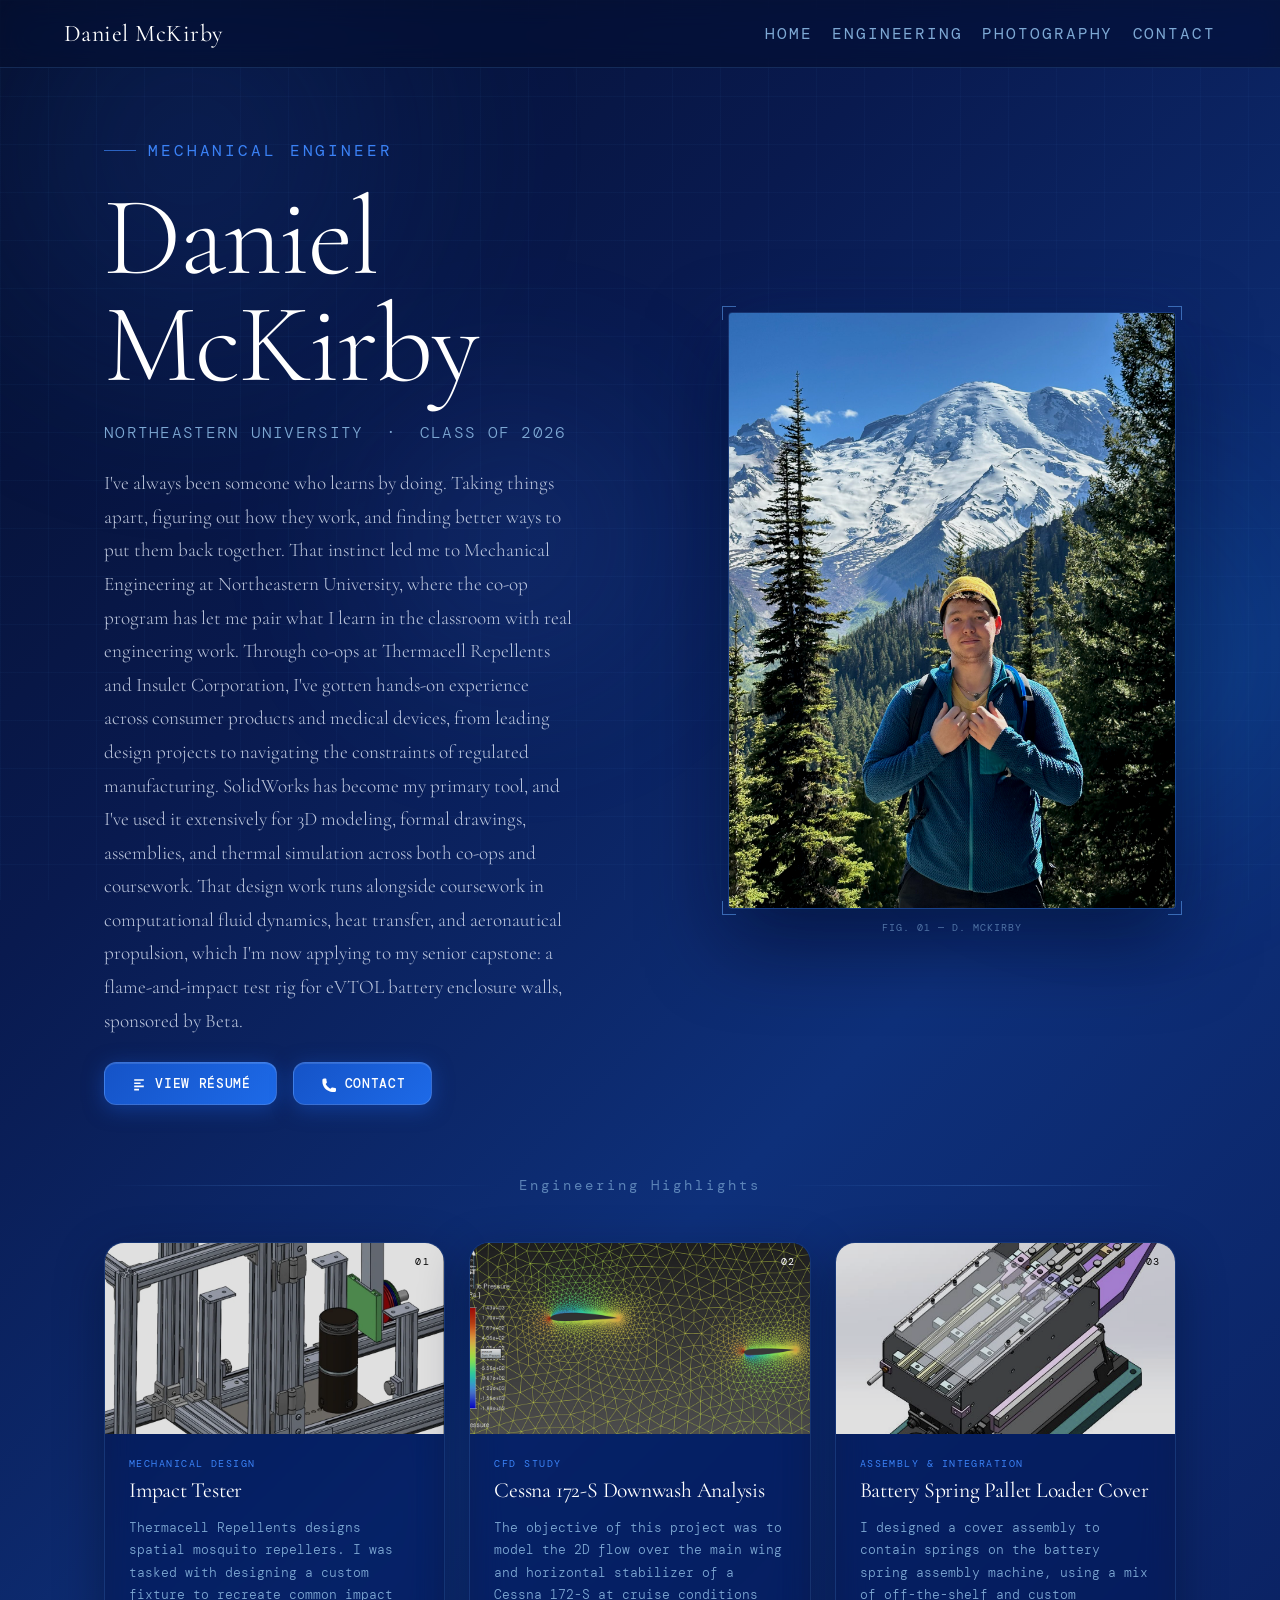
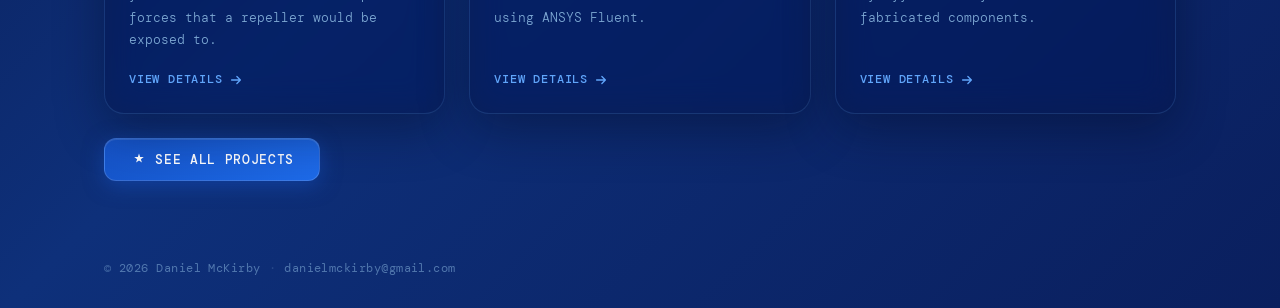
==== commit 7a7c2652: "Merge pull request #11 from a-a-rodrigues/main Make requested changes" ====
--- a/index.html
+++ b/index.html
@@ -1,4 +1,4 @@
-<!DOCTYPE html>
+﻿<!DOCTYPE html>
 <html lang="en">
 <head>
   <meta charset="UTF-8" />
@@ -35,14 +35,14 @@
           <rect x="1" y="3" width="14" height="10" rx="1.5"/><polyline points="1,3 8,9.5 15,3"/>
         </svg>
       </div>
-      <a href="mailto:mckirby.d@northeastern.edu" class="contact-link">mckirby.d@northeastern.edu</a>
+      <a href="mailto:danielmckirby@gmail.com" class="contact-link">danielmckirby@gmail.com</a>
     </div>
 
     <div class="contact-row">
       <div class="contact-icon">
         <svg viewBox="0 0 16 16" width="14" height="14" fill="none" stroke="#60a5fa" stroke-width="1.5" stroke-linecap="round" stroke-linejoin="round">
           <rect x="1" y="1" width="14" height="14" rx="2"/>
-          <path d="M5 7v5M5 4.5v.01M8 12V8c0-1 .5-1.5 1.5-1.5H11"/>
+          <path d="M5 7v5M5 4.5v.01M8 12V8.5c0-1 .7-1.5 1.5-1.5s1.5.5 1.5 1.5V12"/>
         </svg>
       </div>
       <a href="https://linkedin.com/in/dmckirby" class="contact-link">linkedin.com/in/dmckirby</a>
@@ -65,6 +65,7 @@
     </p>
   </div>
 </div>
+
 
 <script>
   const modal = document.getElementById('contact-modal');
@@ -119,8 +120,10 @@
         I've always been someone who learns by doing.
         Taking things apart, figuring out how they work, and finding better ways to put them back together. 
         That instinct led me to Mechanical Engineering at Northeastern University, where the co-op program has let me pair what I learn in the classroom with real engineering work.
-        Through co-ops at Thermacell Repellents and Insulet Corporation, I've gotten hands-on experience across consumer products and medical devices, from leading design projects to navigating the constraints of regulated manufacturing. SolidWorks has become my primary tool, and I've used it extensively for 3D modeling, formal drawings, assemblies, and thermal simulation across both co-ops and coursework.
-        </p>
+        Through co-ops at Thermacell Repellents and Insulet Corporation, I've gotten hands-on experience across consumer products and medical devices, from leading design projects to navigating the constraints of regulated manufacturing. 
+        SolidWorks has become my primary tool, and I've used it extensively for 3D modeling, formal drawings, assemblies, and thermal simulation across both co-ops and coursework.
+        That design work runs alongside coursework in computational fluid dynamics, heat transfer, and aeronautical propulsion, which I'm now applying to my senior capstone: a flame-and-impact test rig for eVTOL battery enclosure walls, sponsored by Beta.        
+      </p>
 
       <nav class="cta-group" aria-label="Portfolio navigation">
         <a href="resume/" class="btn btn-primary">
@@ -188,7 +191,7 @@
         <span class="project-num" aria-hidden="true" style="color: white;">02</span>
       </div>
       <div class="project-body">
-        <p class="project-tag">SolidWorks 3D Modeling</p>
+        <p class="project-tag">CFD Study</p>
         <h2 class="project-title">Cessna 172-S Downwash Analysis</h2>
         <p class="project-desc">
           The objective of this project was to model the 2D flow over the main wing and horizontal stabilizer of a Cessna 172-S at cruise conditions using ANSYS Fluent.</p>
@@ -232,7 +235,7 @@
   <footer class="site-footer">
     <span>© 2026 Daniel McKirby</span>
     <span class="sep">·</span>
-    <a href="mailto:mckirby.d@northeastern.edu">mckirby.d@northeastern.edu</a>
+    <a href="mailto:danielmckirby@gmail.com">danielmckirby@gmail.com</a>
   </footer>
 
 </body>
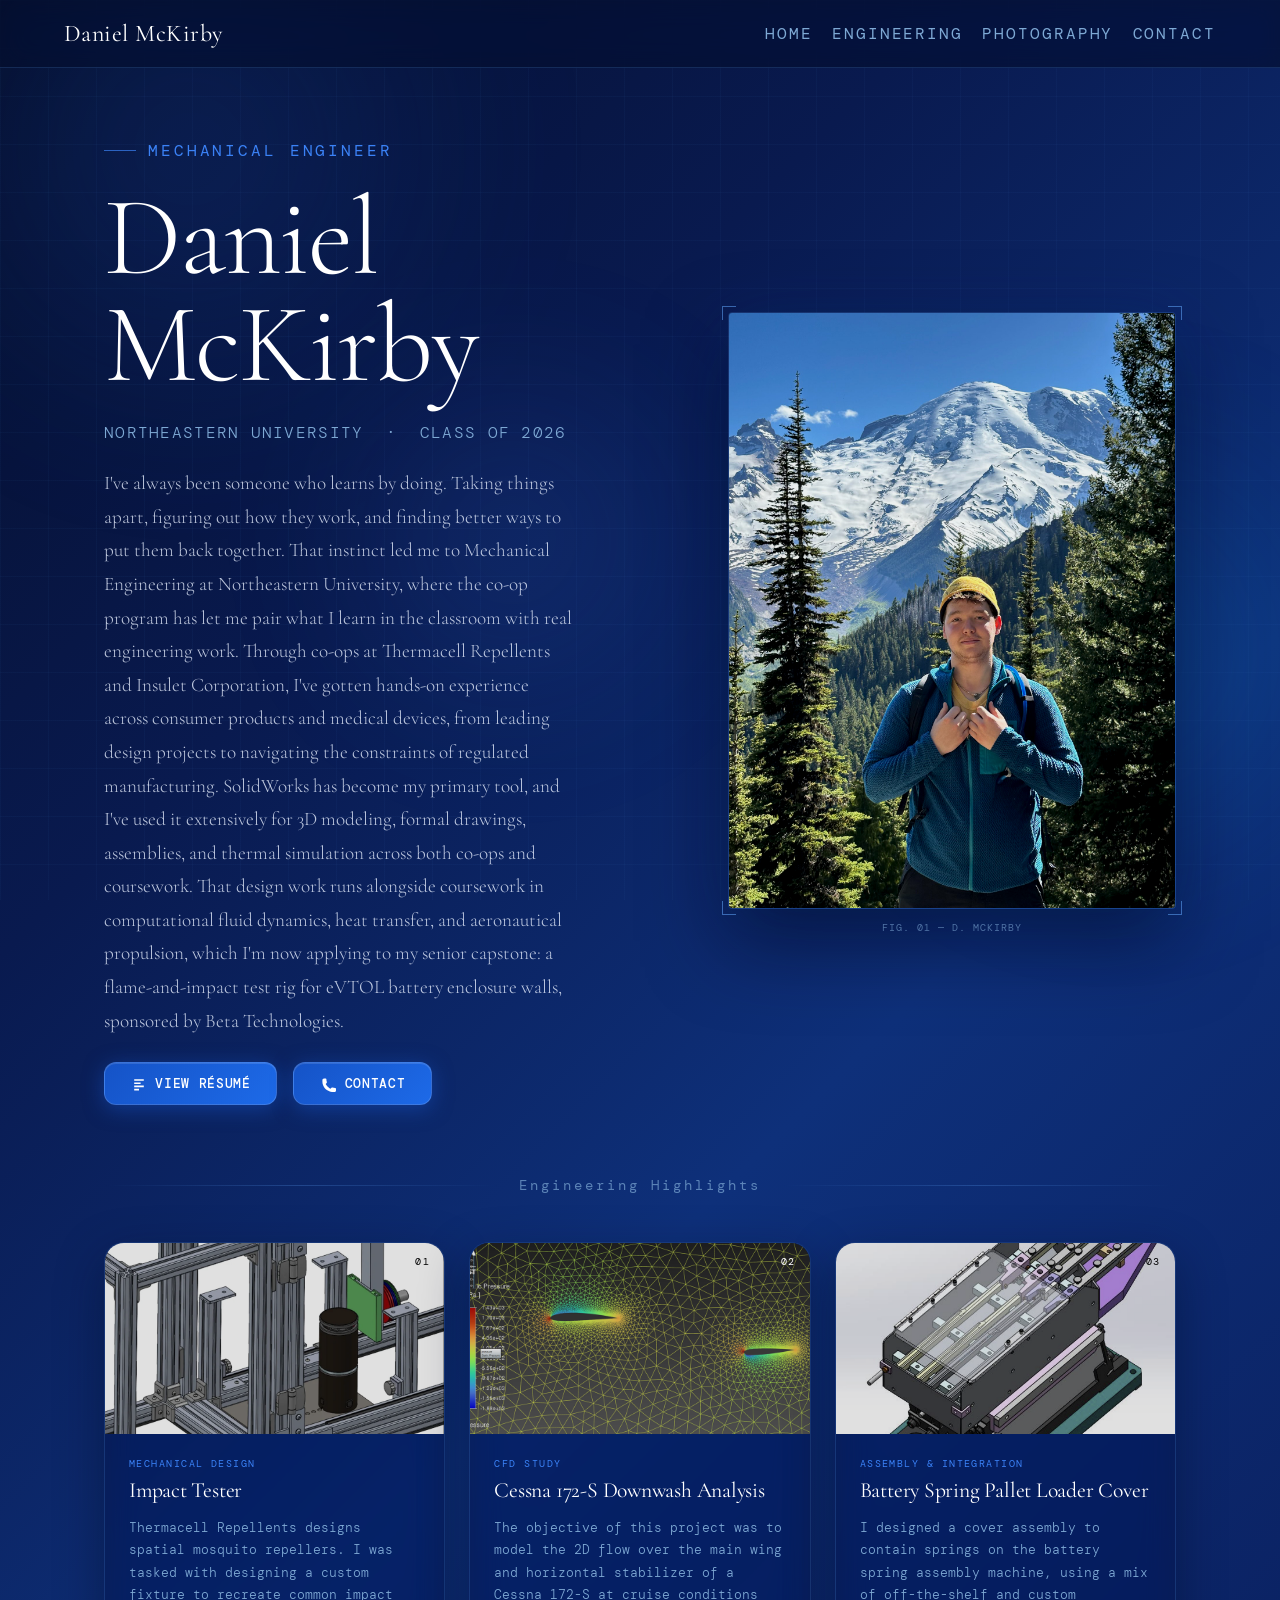
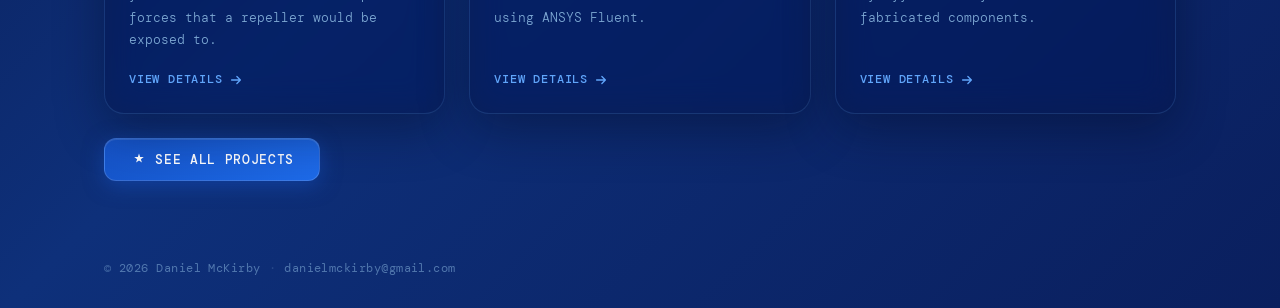
==== commit 20767e06: "Merge pull request #12 from a-a-rodrigues/main Update index.html" ====
--- a/index.html
+++ b/index.html
@@ -122,7 +122,7 @@
         That instinct led me to Mechanical Engineering at Northeastern University, where the co-op program has let me pair what I learn in the classroom with real engineering work.
         Through co-ops at Thermacell Repellents and Insulet Corporation, I've gotten hands-on experience across consumer products and medical devices, from leading design projects to navigating the constraints of regulated manufacturing. 
         SolidWorks has become my primary tool, and I've used it extensively for 3D modeling, formal drawings, assemblies, and thermal simulation across both co-ops and coursework.
-        That design work runs alongside coursework in computational fluid dynamics, heat transfer, and aeronautical propulsion, which I'm now applying to my senior capstone: a flame-and-impact test rig for eVTOL battery enclosure walls, sponsored by Beta.        
+        That design work runs alongside coursework in computational fluid dynamics, heat transfer, and aeronautical propulsion, which I'm now applying to my senior capstone: a flame-and-impact test rig for eVTOL battery enclosure walls, sponsored by Beta Technologies.        
       </p>
 
       <nav class="cta-group" aria-label="Portfolio navigation">
